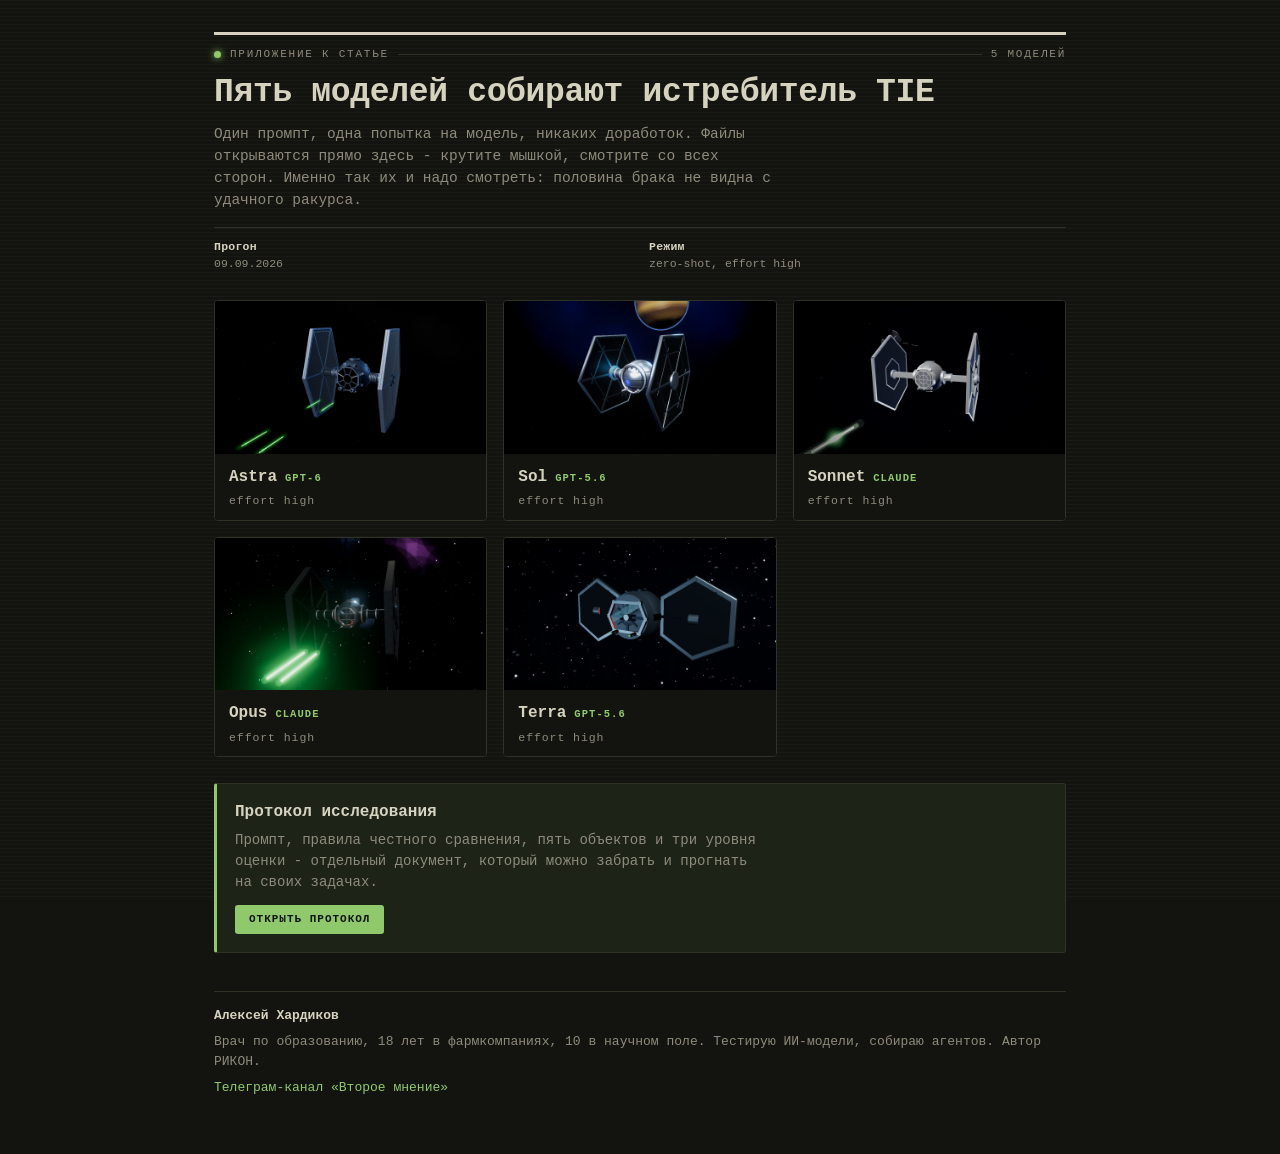
==== articles/tie-fighter/index.html @ 18a2998f "первая публикация: протокол 3D-теста и пять моделей guides/ - материалы, которые живут и обновляются" ====
<!doctype html>
<html lang="ru">
<head>
<meta charset="utf-8">
<meta name="viewport" content="width=device-width, initial-scale=1">
<title>Пять моделей собирают истребитель TIE - приложение к статье</title>
<meta name="description" content="Пять ИИ-моделей по одному промпту собрали 3D-модель истребителя TIE. Интерактивные файлы, открываются в браузере.">
<style>
  :root{
    --paper:#13140F; --ink:#D6D2C0; --muted:#8E8B7C; --rule:#2E3326;
    --accent:#8FC96B; --accent-soft:#1E2318; --tile:#0B0C08;
    --serif: ui-monospace,"Cascadia Mono",Consolas,monospace;
    --sans: ui-monospace,"Cascadia Mono",Consolas,monospace;
    --mono: ui-monospace,"Cascadia Mono",Consolas,monospace;
  }
  *{box-sizing:border-box}
  body{margin:0;background:var(--paper);color:var(--ink);font-family:var(--sans);
       font-size:16px;line-height:1.52;-webkit-font-smoothing:antialiased}
  .wrap{max-width:900px;margin:0 auto;padding:32px 24px 56px;position:relative;z-index:10}

  header{border-top:3px solid var(--ink);padding-top:14px;margin-bottom:28px}
  .kicker{font:600 11px/1 var(--mono);letter-spacing:.18em;text-transform:uppercase;
          color:var(--accent);margin-bottom:11px}
  h1{font-family:var(--sans);font-weight:600;font-size:clamp(25px,3.8vw,33px);
     line-height:1.18;margin:0 0 10px;letter-spacing:-.01em}
  .sub{color:var(--muted);font-size:14.5px;margin:0 0 16px;max-width:64ch}
  .meta{display:grid;grid-template-columns:repeat(auto-fit,minmax(130px,1fr));
        gap:7px 18px;border-top:1px solid var(--rule);padding-top:11px;
        font:11.5px/1.45 var(--mono);color:var(--muted)}
  .meta b{display:block;color:var(--ink);font-weight:600;letter-spacing:.02em}

  .bar{display:flex;gap:9px;align-items:center;margin-bottom:14px;
       font:11px/1 var(--mono);letter-spacing:.16em;text-transform:uppercase;color:var(--muted)}
  .bar i{width:7px;height:7px;background:var(--accent);border-radius:50%;
         box-shadow:0 0 7px var(--accent)}
  .bar span{flex:1;height:1px;background:var(--rule)}

  .grid{display:grid;grid-template-columns:repeat(auto-fill,minmax(252px,1fr));gap:16px}
  .card{display:block;text-decoration:none;color:inherit;border:1px solid var(--rule);
        border-radius:4px;overflow:hidden;background:var(--tile);transition:.16s}
  .card:hover{border-color:var(--accent);transform:translateY(-2px)}
  .shot{display:block;aspect-ratio:16/9;background:var(--tile);overflow:hidden}
  .shot img{width:100%;height:100%;object-fit:cover;display:block;opacity:.94;transition:.16s}
  .card:hover .shot img{opacity:1}
  .cap{display:block;padding:11px 14px 13px;background:var(--paper)}
  .cap b{display:flex;align-items:baseline;gap:8px;font-size:16px;margin-bottom:6px}
  .cap em{font:600 10.5px/1 var(--mono);letter-spacing:.1em;text-transform:uppercase;
          font-style:normal;color:var(--accent)}
  .what{display:block;color:var(--muted);font:11.5px/1 var(--mono);letter-spacing:.08em}

  .next{margin-top:26px;border:1px solid var(--rule);border-left:3px solid var(--accent);
        border-radius:3px;padding:16px 18px 18px;background:var(--accent-soft)}
  .next b{display:block;font-size:16px;margin-bottom:5px}
  .next p{margin:0 0 12px;color:var(--muted);font-size:14px;max-width:62ch}
  .btn{display:inline-block;text-decoration:none;font:600 11px/1 var(--mono);
       letter-spacing:.09em;text-transform:uppercase;color:var(--paper);
       background:var(--accent);border-radius:3px;padding:9px 14px}

  footer{border-top:1px solid var(--rule);margin-top:38px;padding-top:14px;
         display:flex;flex-wrap:wrap;gap:6px 26px;align-items:baseline;
         font-size:13px;color:var(--muted)}
  footer .who{color:var(--ink);font-weight:600}
  footer a{color:var(--accent);text-decoration:none;border-bottom:1px solid transparent}
  footer a:hover{border-bottom-color:var(--accent)}
  @media(max-width:560px){ .wrap{padding:22px 16px 40px} }

  /* полосы развёртки: кадр читается экранным, но глаз не считывает их как эффект */
  body::after{content:"";position:fixed;inset:0;pointer-events:none;z-index:9;
    background:repeating-linear-gradient(to bottom,rgba(255,255,255,.028) 0 1px,transparent 1px 4px)}
  .card:hover{border-color:var(--accent)}
  .card:hover .shot img{opacity:1}
</style>
</head>
<body>
<div class="wrap">

<header>
  <div class="bar"><i></i>Приложение к статье<span></span>5 моделей</div>
  <h1>Пять моделей собирают истребитель TIE</h1>
  <p class="sub">Один промпт, одна попытка на модель, никаких доработок. Файлы открываются прямо здесь - крутите мышкой, смотрите со всех сторон. Именно так их и надо смотреть: половина брака не видна с удачного ракурса.</p>
  <div class="meta">
    <div><b>Прогон</b>09.09.2026</div>
    <div><b>Режим</b>zero-shot, effort high</div>
  </div>
</header>

<div class="grid">
  <a class="card" href="astra.html">
    <span class="shot"><img src="shots/astra.png" alt="Модель Astra" loading="lazy"></span>
    <span class="cap">
      <b>Astra<em>GPT-6</em></b>
      <span class="what">effort high</span>
    </span>
  </a>
  <a class="card" href="sol.html">
    <span class="shot"><img src="shots/sol.png" alt="Модель Sol" loading="lazy"></span>
    <span class="cap">
      <b>Sol<em>GPT-5.6</em></b>
      <span class="what">effort high</span>
    </span>
  </a>
  <a class="card" href="sonnet.html">
    <span class="shot"><img src="shots/sonnet.png" alt="Модель Sonnet" loading="lazy"></span>
    <span class="cap">
      <b>Sonnet<em>Claude</em></b>
      <span class="what">effort high</span>
    </span>
  </a>
  <a class="card" href="opus.html">
    <span class="shot"><img src="shots/opus.png" alt="Модель Opus" loading="lazy"></span>
    <span class="cap">
      <b>Opus<em>Claude</em></b>
      <span class="what">effort high</span>
    </span>
  </a>
  <a class="card" href="terra.html">
    <span class="shot"><img src="shots/terra.png" alt="Модель Terra" loading="lazy"></span>
    <span class="cap">
      <b>Terra<em>GPT-5.6</em></b>
      <span class="what">effort high</span>
    </span>
  </a>
</div>

<section class="next">
  <b>Протокол исследования</b>
  <p>Промпт, правила честного сравнения, пять объектов и три уровня оценки - отдельный документ, который можно забрать и прогнать на своих задачах.</p>
  <a class="btn" href="../../guides/3d-model-eval/">Открыть протокол</a>
</section>

<footer>
  <span class="who">Алексей Хардиков</span>
  <span>Врач по образованию, 18 лет в фармкомпаниях, 10 в научном поле. Тестирую ИИ-модели, собираю агентов. Автор РИКОН.</span>
  <a href="https://t.me/dr_khardikov">Телеграм-канал «Второе мнение»</a>
</footer>

</div>

</body>
</html>
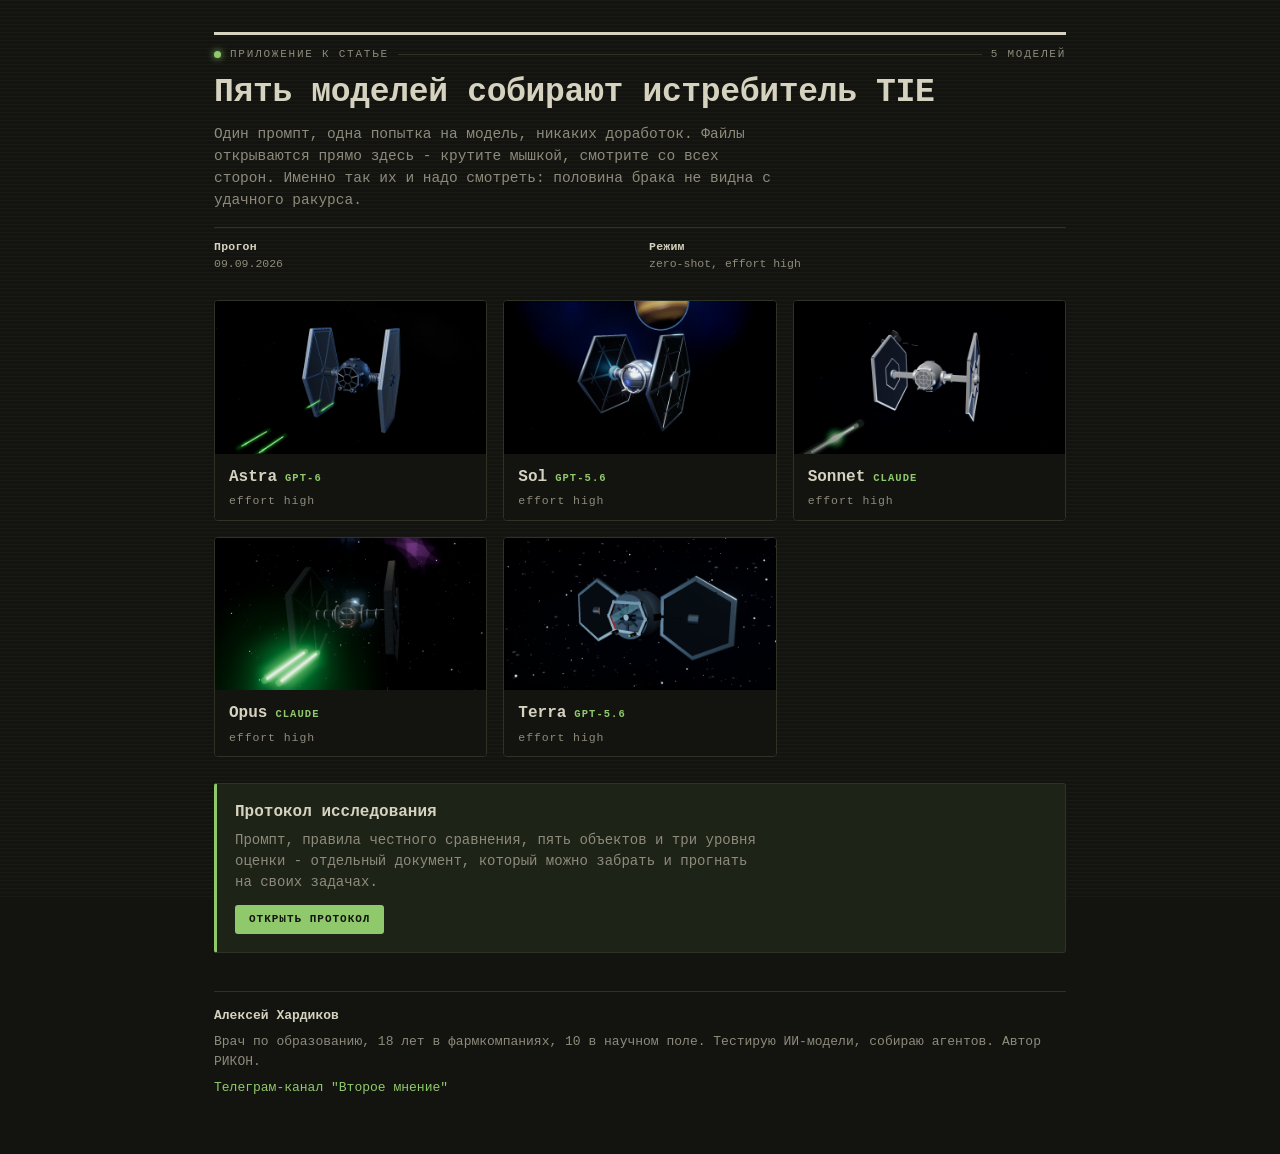
==== commit 7e9c98e3: "типографика по стандарту автора: прямые кавычки, без ё Посчитано по банку образцов: в опубликованных" ====
--- a/articles/tie-fighter/index.html
+++ b/articles/tie-fighter/index.html
@@ -64,7 +64,7 @@
   footer a:hover{border-bottom-color:var(--accent)}
   @media(max-width:560px){ .wrap{padding:22px 16px 40px} }
 
-  /* полосы развёртки: кадр читается экранным, но глаз не считывает их как эффект */
+  /* полосы развертки: кадр читается экранным, но глаз не считывает их как эффект */
   body::after{content:"";position:fixed;inset:0;pointer-events:none;z-index:9;
     background:repeating-linear-gradient(to bottom,rgba(255,255,255,.028) 0 1px,transparent 1px 4px)}
   .card:hover{border-color:var(--accent)}
@@ -131,7 +131,7 @@
 <footer>
   <span class="who">Алексей Хардиков</span>
   <span>Врач по образованию, 18 лет в фармкомпаниях, 10 в научном поле. Тестирую ИИ-модели, собираю агентов. Автор РИКОН.</span>
-  <a href="https://t.me/dr_khardikov">Телеграм-канал «Второе мнение»</a>
+  <a href="https://t.me/dr_khardikov">Телеграм-канал "Второе мнение"</a>
 </footer>
 
 </div>
